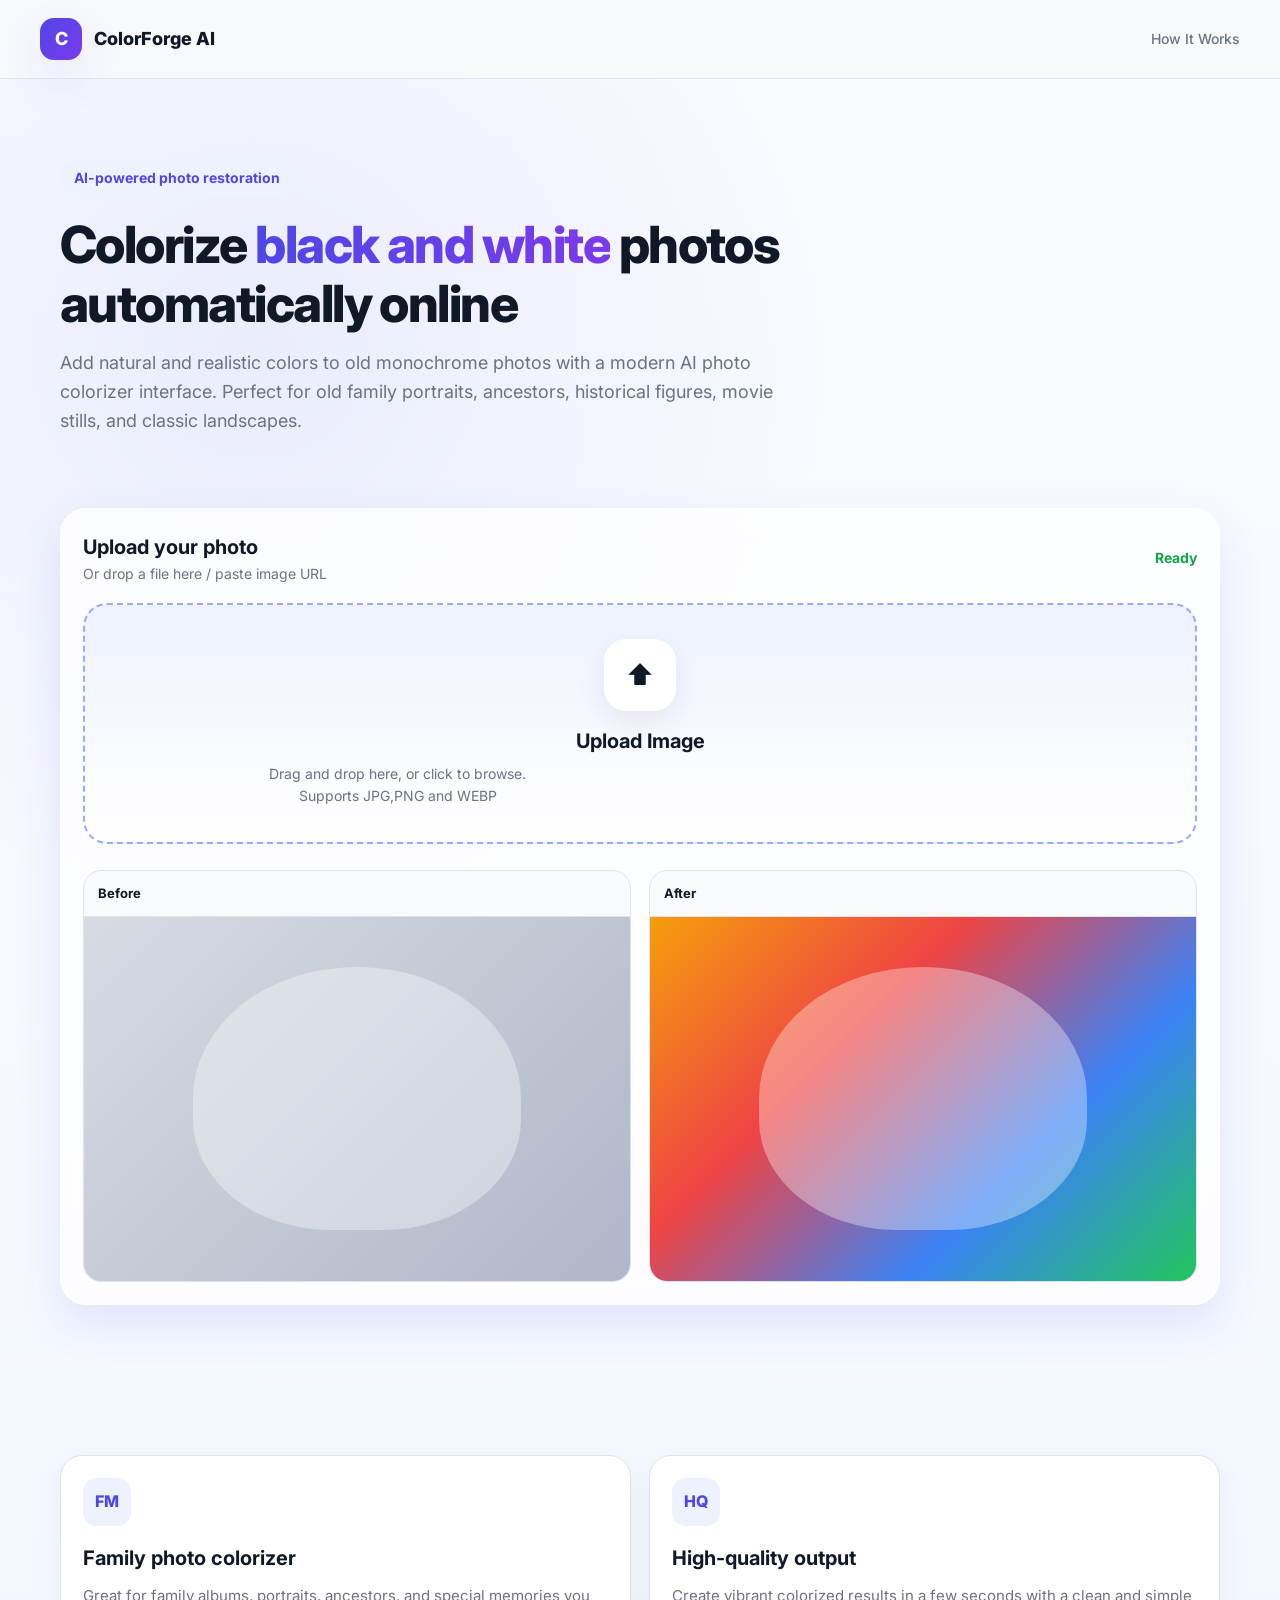
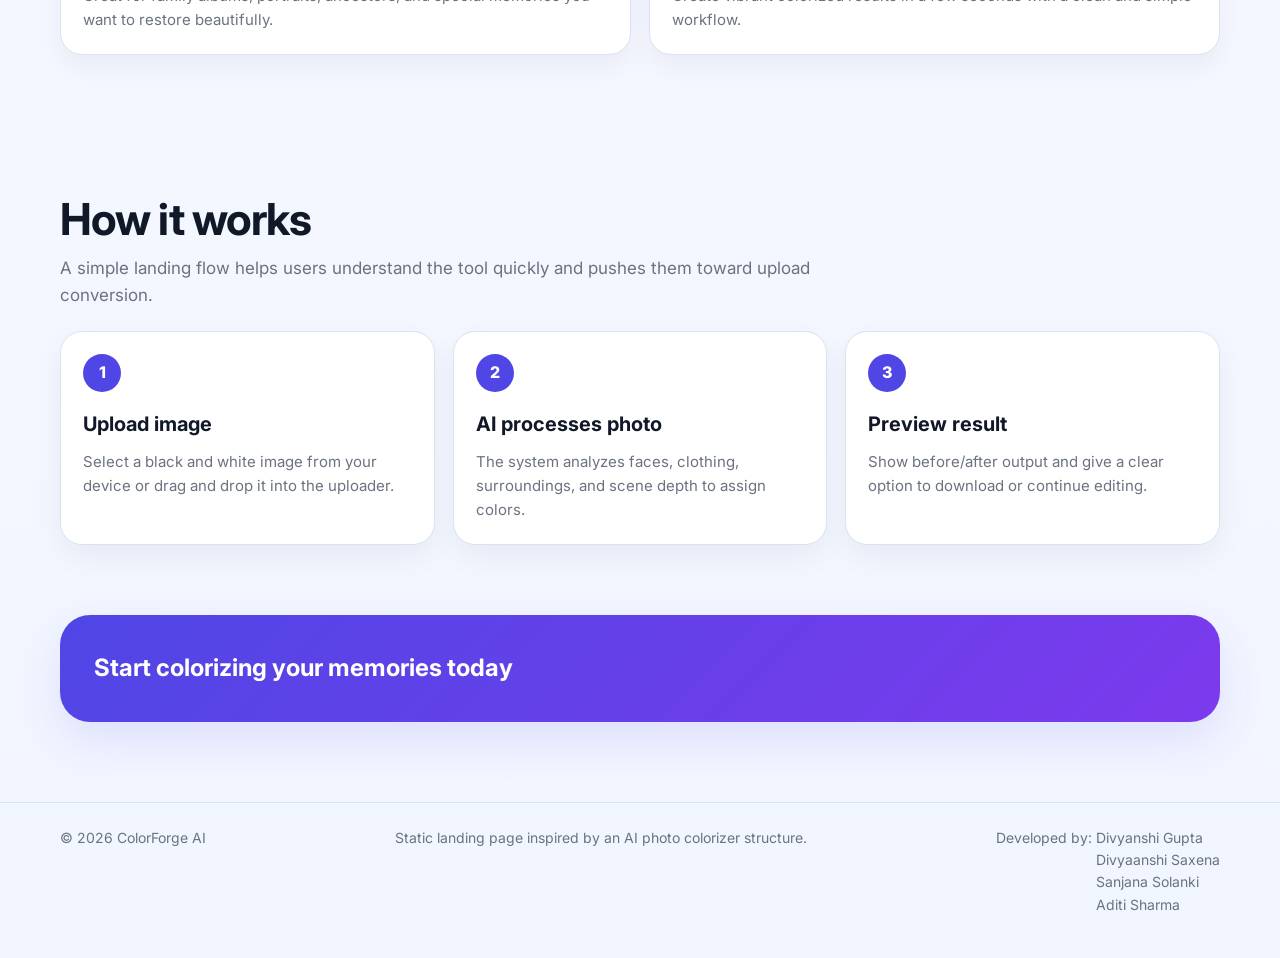
==== Frontend/index.html @ 96116eca "commited Successfully" ====
<!DOCTYPE html>
<html lang="en" data-theme="light">
<head>
  <meta charset="UTF-8" />
 <meta name="viewport" content="width=device-width, initial-scale=1.0">
  <title>AI Photo Colorizer</title>

  <link rel="preconnect" href="https://fonts.googleapis.com">
  <link rel="preconnect" href="https://fonts.gstatic.com" crossorigin>
  <link href="https://fonts.googleapis.com/css2?family=Inter:wght@400;500;600;700;800&display=swap" rel="stylesheet">
    <link rel="stylesheet" href="style.css" />
</head> 
<body>
   

  <header class="navbar">
    <div class="container nav-inner">
      <div class="logo">
        <div class="logo-badge">C</div>
        <div>ColorForge AI</div>
      </div>

      <nav class="nav-links">
        <a href="#how">How It Works</a>
      </nav>

     
    </div>
  </header>

  <main>
    <section class="hero">
      <div class="container hero-grid">
        <div>
          <div class="tag">AI-powered photo restoration</div>
         <h1>
  Colorize <span>black and white</span> photos automatically online
</h1>
          <p>
            Add natural and realistic colors to old monochrome photos with a modern AI photo colorizer interface.
            Perfect for old family portraits, ancestors, historical figures, movie stills, and classic landscapes.
          </p>

         
        </div>

        <div class="upload-card" id="upload">
          <div class="upload-head">
            <div>
              <h3>Upload your photo</h3>
              <p style="color: var(--muted); font-size: 14px;">Or drop a file here / paste image URL</p>
            </div>
            <div class="status" id="statusText">Ready</div>
          </div>

          <div class="dropzone" id="dropzone">
            <div class="drop-icon">⬆</div>
            <strong>Upload Image</strong>
            <p>Drag and drop here, or click to browse.</p>
            <p>Supports JPG,PNG and WEBP</p>
            <input type="file" id="fileInput" accept="image/*" hidden />
          </div>

         

          <div class="compare">
            <div class="compare-box">
              <div class="label">Before</div>
              <div class="art before"></div>
            </div>
            <div class="compare-box">
              <div class="label">After</div>
              <div class="art after"></div>
            </div>
          </div>
        </div>
      </div>
    </section>

    <section class="section">
      <div class="container">
        <div class="grid-2">
          <div class="card">
            <div class="card-icon">FM</div>
            <h3>Family photo colorizer</h3>
            <p>
              Great for family albums, portraits, ancestors, and special memories you want to restore beautifully.
            </p>
          </div>

          <div class="card">
            <div class="card-icon">HQ</div>
            <h3>High-quality output</h3>
            <p>
              Create vibrant colorized results in a few seconds with a clean and simple workflow.
            </p>
          </div>
        </div>
      </div>
    </section>

    <section class="section steps" id="how">
      <div class="container">
        <div class="section-title">
          <h2>How it works</h2>
          <p>
            A simple landing flow helps users understand the tool quickly and pushes them toward upload conversion.
          </p>
        </div>

        <div class="grid-3">
          <div class="card">
            <div class="step-no">1</div>
            <h3>Upload image</h3>
            <p>Select a black and white image from your device or drag and drop it into the uploader.</p>
          </div>

          <div class="card">
            <div class="step-no">2</div>
            <h3>AI processes photo</h3>
            <p>The system analyzes faces, clothing, surroundings, and scene depth to assign colors.</p>
          </div>

          <div class="card">
            <div class="step-no">3</div>
            <h3>Preview result</h3>
            <p>Show before/after output and give a clear option to download or continue editing.</p>
          </div>
        </div>
      </div>
    </section>

    <section class="cta">
      <div class="container">
        <div class="cta-box">
          <div>
            <h2>Start colorizing your memories today</h2>
          </div> 
        </div>
      </div>
    </section>
  </main>

  <footer>
    <div class="container footer-inner">
      <div>© 2026 ColorForge AI</div>
      <div>Static landing page inspired by an AI photo colorizer structure.</div>
      <div>Developed by: Divyanshi Gupta <br>
        &nbsp; &nbsp; &nbsp; &nbsp; &nbsp; &nbsp;&nbsp;&nbsp;&nbsp;&nbsp;&nbsp;&nbsp;&nbsp;&nbsp;&nbsp;&nbsp;&nbsp;&nbsp;&nbsp; Divyaanshi Saxena<br>
        &nbsp; &nbsp; &nbsp; &nbsp; &nbsp; &nbsp;&nbsp;&nbsp;&nbsp;&nbsp;&nbsp;&nbsp;&nbsp;&nbsp;&nbsp;&nbsp;&nbsp;&nbsp;&nbsp; Sanjana Solanki<br>
        &nbsp; &nbsp; &nbsp; &nbsp; &nbsp; &nbsp;&nbsp;&nbsp;&nbsp;&nbsp;&nbsp;&nbsp;&nbsp;&nbsp;&nbsp;&nbsp;&nbsp;&nbsp;&nbsp; Aditi Sharma<br>
        
       
      </div>
    </div>
  </footer>
   <script src="script.js"></script>
</body>
</html>
---- Frontend/style.css ----
:root {
      --bg: #f7f9fc;
      --card: #ffffff;
      --soft: #eef2ff;
      --text: #111827;
      --muted: #6b7280;
      --border: #dbe3ef;
      --primary: #4f46e5;
      --primary-dark: #4338ca;
      --success: #16a34a;
      --radius: 18px;
      --shadow: 0 18px 45px rgba(79, 70, 229, 0.12);
      --container: 1180px;
    }

    * {
      box-sizing: border-box;
      margin: 0;
      padding: 0;
    }

    html {
      scroll-behavior: smooth;
    }

    body {
      font-family: "Inter", sans-serif;
        background: linear-gradient(180deg, #f9fbff 0%, #f1f5ff 100%);
      color: var(--text);
      line-height: 1.6;
    }

    img {
      max-width: 100%;
      display: block;
    }

    a {
      text-decoration: none;
      color: inherit;
    }

   .container{
  width: 100%;
  max-width: 1200px;
  margin: 0 auto;
  padding: 0 20px;
}
    .navbar {
      position: sticky;
      top: 0;
      z-index: 50;
      background: rgba(247, 249, 252, 0.88);
      backdrop-filter: blur(14px);
      border-bottom: 1px solid rgba(219, 227, 239, 0.8);
    }

    .nav-inner {
      display: flex;
      align-items: center;
      justify-content: space-between;
      padding: 18px 0;
      gap: 20px;
    }

    .logo {
      display: flex;
      align-items: center;
      gap: 12px;
      font-weight: 800;
      font-size: 18px;
    }

    .logo-badge {
      width: 42px;
      height: 42px;
      border-radius: 14px;
      background: linear-gradient(135deg, #4f46e5, #7c3aed);
      color: white;
      display: grid;
      place-items: center;
      box-shadow: var(--shadow);
    }

    .nav-links {
      display: flex;
      gap: 24px;
      color: var(--muted);
      font-size: 14px;
      font-weight: 500;
    }

    .nav-btn {
      background: var(--primary);
      color: white;
      padding: 12px 18px;
      border-radius: 999px;
      font-weight: 700;
      border: none;
      cursor: pointer;
    }
    .hero {
  padding: 100px 0 80px;
  background: radial-gradient(circle at 20% 20%, rgba(79,70,229,0.08), transparent 40%);
  width:100%;
}
.upload-card {
  width: 100%;
}



    .hero-grid {
      display: grid;
     grid-template-columns: 1fr;
      gap: 32px;
      align-items: center;
      
    }

    .tag {
      display: inline-flex;
      align-items: center;
      gap: 8px;
      background: var(--soft);
      color: var(--primary);
      padding: 8px 14px;
      border-radius: 999px;
      font-weight: 700;
      font-size: 14px;
    }

   h1 {
   font-size: clamp(36px, 4vw, 52px);
  font-weight: 800;
  letter-spacing: -0.03em;
  line-height: 1.15;
  margin: 18px 0 16px;
  max-width: 28ch;   /* was 20ch → now more natural */
}
.hero-grid > div:first-child {
  margin-top: -20px;
}
  h1 span {
  background: linear-gradient(90deg, #4f46e5, #7c3aed);
  background-clip: text;
  -webkit-background-clip: text;
  color: transparent;
}

    .hero p {
      color: var(--muted);
      font-size: 18px;
      max-width: 65ch;
    }


    .btn {
      padding: 14px 22px;
      border-radius: 999px;
      font-weight: 700;
      border: none;
      cursor: pointer;
      transition: 0.2s ease;
    }

    .btn-primary {
      background: var(--primary);
      color: white;
      box-shadow: var(--shadow);
    }

    .btn-primary:hover {
      background: var(--primary-dark);
    }

    .btn-secondary {
      background: white;
      color: var(--text);
      border: 1px solid var(--border);
    }

    .upload-card {
      background: rgba(255,255,255,0.75);
      backdrop-filter: blur(14px);
      border: 1px solid rgba(255,255,255,0.4);  
      border-radius: 26px;
      padding: 22px;
      box-shadow: var(--shadow);
      margin-top: 40px;
       width: 100%;
    }

    .upload-head {
      display: flex;
      justify-content: space-between;
      align-items: center;
      margin-bottom: 18px;
      gap: 12px;
    }

    .upload-head h3 {
      font-size: 20px;
    }

    .status {
      color: var(--success);
      font-weight: 700;
      font-size: 14px;
    }

    .dropzone {
      border: 2px dashed #9aa8ff;
      border-radius: 24px;
      padding: 34px 20px;
      text-align: center;
      background: linear-gradient(180deg, #eef2ff 0%, #ffffff 100%);
      cursor: pointer;
      transition: 0.2s ease;
    }

    .dropzone:hover {
      transform: translateY(-2px);
    }

    .drop-icon {
      width: 72px;
      height: 72px;
      border-radius: 22px;
      display: grid;
      place-items: center;
      background: white;
      box-shadow: 0 10px 30px rgba(17, 24, 39, 0.08);
      margin: 0 auto 14px;
      font-size: 28px;
    }

    .dropzone strong {
      display: block;
      font-size: 20px;
      margin-bottom: 6px;
    }

    .dropzone p {
      color: var(--muted);
      font-size: 14px;
    }

    .demo-links {
      margin-top: 16px;
      color: var(--muted);
      font-size: 14px;
    }


    .compare {
  display: grid;
  grid-template-columns: 1fr 1fr;
  gap: 18px;
  margin-top: 26px;
}

    .compare-box {
      background: #f8fafc;
      border: 1px solid var(--border);
      border-radius: 18px;
      overflow: hidden;
    }

    .compare-box .label {
      padding: 12px 14px;
      font-size: 13px;
      font-weight: 700;
      border-bottom: 1px solid var(--border);
    }

    .art {
  aspect-ratio: 3/2;   /* bigger height */
  min-height: 220px;   /* force size */
  position: relative;
}

    .art.before {
      background: linear-gradient(135deg, #d7dbe2, #adb7c8);
    }

    .art.after {
      background: linear-gradient(135deg, #f59e0b, #ef4444 35%, #3b82f6 68%, #22c55e);
    }

    .art::before {
      content: "";
      position: absolute;
      inset: 14% 20%;
      border-radius: 50% 50% 42% 42%;
      background: rgba(255, 255, 255, 0.35);
    }

    .section {
      padding: 70px 0;
    }

    .section-title {
      margin-bottom: 22px;
      max-width: 760px;
    }

    .section-title h2 {
      font-size: clamp(30px, 4vw, 44px);
      line-height: 1.1;
      letter-spacing: -0.02em;
      margin-bottom: 12px;
    }

    .section-title p {
      color: var(--muted);
      font-size: 17px;
    }

    .grid-3 {
      display: grid;
      grid-template-columns: repeat(3, 1fr);
      gap: 18px;
    }

    .grid-2 {
      display: grid;
      grid-template-columns: repeat(2, 1fr);
      gap: 18px;
    }

    .card {
      background: white;
      border: 1px solid var(--border);
      border-radius: 22px;
      padding: 22px;
      box-shadow: 0 12px 30px rgba(17, 24, 39, 0.05);
    }

    .card-icon {
      width: 48px;
      height: 48px;
      border-radius: 14px;
      background: var(--soft);
      color: var(--primary);
      display: grid;
      place-items: center;
      font-weight: 800;
      margin-bottom: 16px;
    }

    .card h3 {
      margin-bottom: 10px;
      font-size: 20px;
    }

    .card p {
      color: var(--muted);
      font-size: 15px;
    }

    .steps .step-no {
      width: 38px;
      height: 38px;
      border-radius: 50%;
      display: grid;
      place-items: center;
      background: var(--primary);
      color: white;
      font-weight: 800;
      margin-bottom: 16px;
    }

    .cta {
      padding-bottom: 80px;
    }

    .cta-box {
      background: linear-gradient(135deg, #4f46e5, #7c3aed);
      color: white;
      padding: 34px;
      border-radius: 30px;
      display: flex;
      align-items: center;
      justify-content: space-between;
      gap: 18px;
      box-shadow: var(--shadow);
    }
    .cta-box p {
      color: rgba(255,255,255,0.88);
      margin-top: 10px;
      max-width: 58ch;
    }

    .cta-box .btn-secondary {
      background: white;
      border: none;
    }

    footer {
      border-top: 1px solid var(--border);
      padding: 24px 0 42px;
      color: var(--muted);
      font-size: 14px;
    }

    .footer-inner {
      display: flex;
      justify-content: space-between;
      gap: 16px;
      flex-wrap: wrap;
    }

    @media (max-width: 980px) {
      .grid-3,
      .grid-2,
      .compare,
      .cta-box,
      .hero-grid{
        grid-template-columns: 1fr;
        flex-direction: column;
        align-items: flex-start;
      }

      .nav-links {
        display: none;
      }

      h1 {
        max-width: 100%;
      }
    }

    @media (max-width: 640px) {
      .hero {
        padding-top: 48px;
      }

      .hero-actions .btn,
      .nav-btn {
        width: 100%;
        text-align: center;
      }

      .upload-card {
        padding: 16px;
      }

      .dropzone {
        padding: 24px 16px;
      }
      .hero-container{
  width:100%;
  max-width:1180px;
  margin-inline:auto;
  padding-inline:16px;
}
.compare-box {
  background: #f8fafc;
  border: 1px solid var(--border);
  border-radius: 18px;
  overflow: hidden;
  padding: 6px;
}
.dropzone:hover {
  transform: translateY(-3px) scale(1.01);
  box-shadow: 0 12px 30px rgba(79,70,229,0.15);
}
.compare {
  width: 100%;
}
.upload-card {
  margin-top: 40px;
}
.hero-grid {
  text-align: center;
}
    }
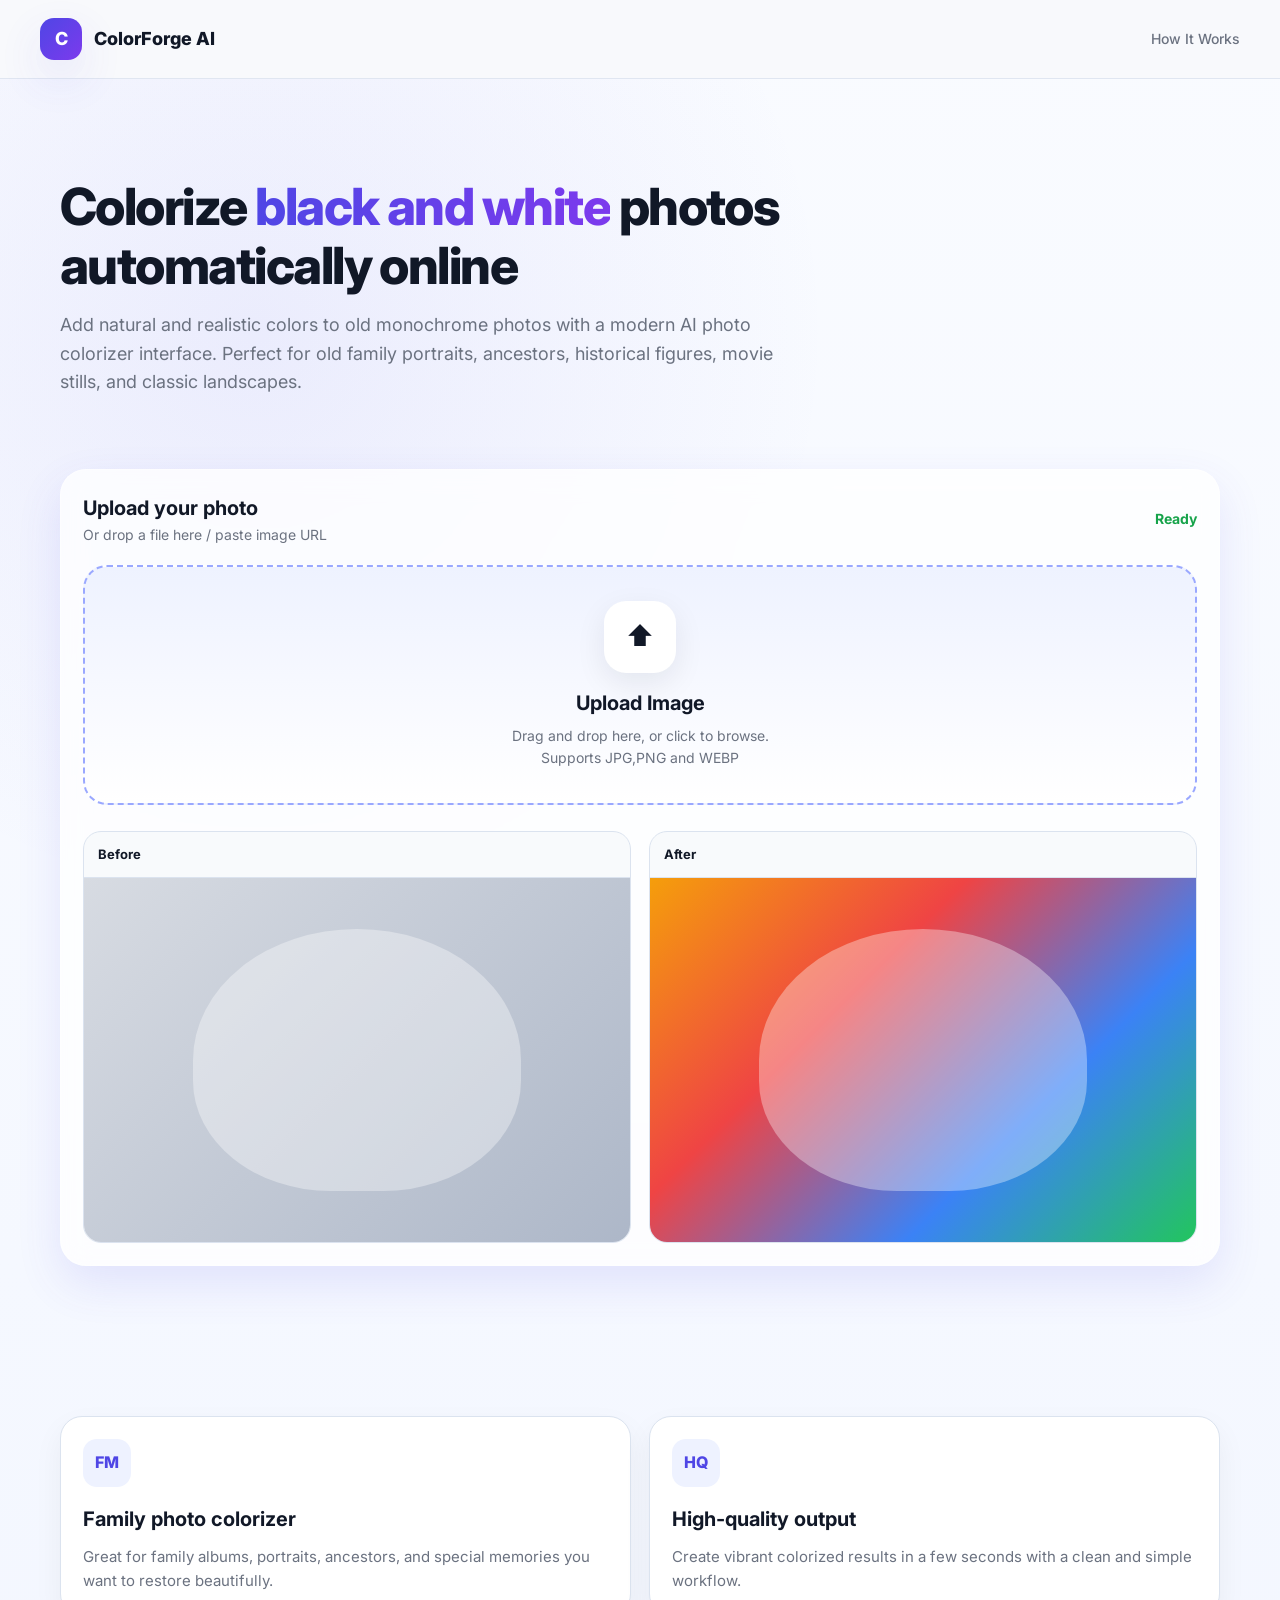
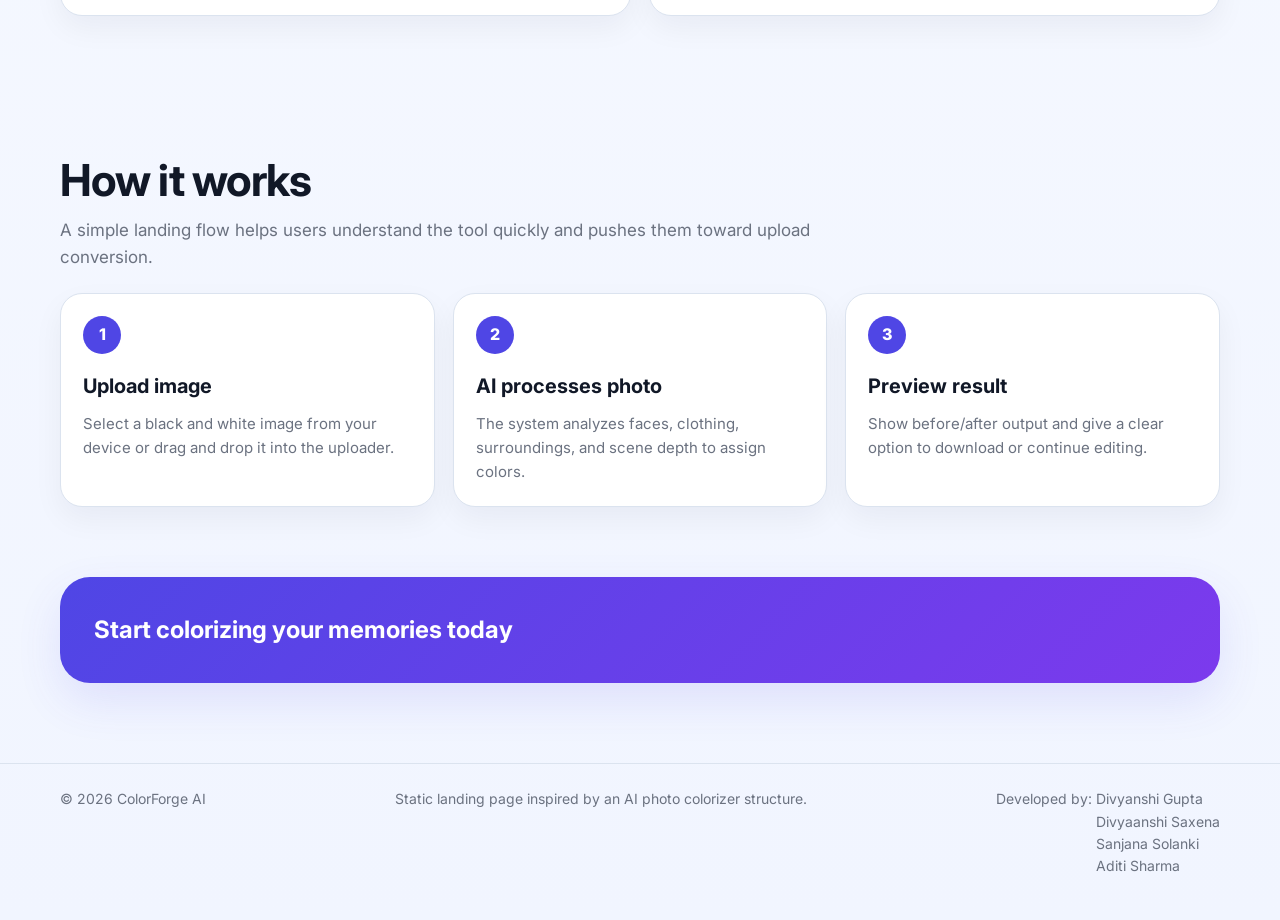
==== commit fc3207b9: "Removed unnecessary lines" ====
--- a/Frontend/index.html
+++ b/Frontend/index.html
@@ -32,7 +32,6 @@
     <section class="hero">
       <div class="container hero-grid">
         <div>
-          <div class="tag">AI-powered photo restoration</div>
          <h1>
   Colorize <span>black and white</span> photos automatically online
 </h1>
@@ -156,4 +155,4 @@
   </footer>
    <script src="script.js"></script>
 </body>
-</html>+</html>
--- a/Frontend/style.css
+++ b/Frontend/style.css
@@ -217,6 +217,10 @@
       background: linear-gradient(180deg, #eef2ff 0%, #ffffff 100%);
       cursor: pointer;
       transition: 0.2s ease;
+      display: flex;
+      flex-direction: column;
+      align-items: center;   /* horizontal center */
+      justify-content: center; /* vertical balance */
     }
 
     .dropzone:hover {
@@ -475,4 +479,4 @@
 .hero-grid {
   text-align: center;
 }
-    }+    }
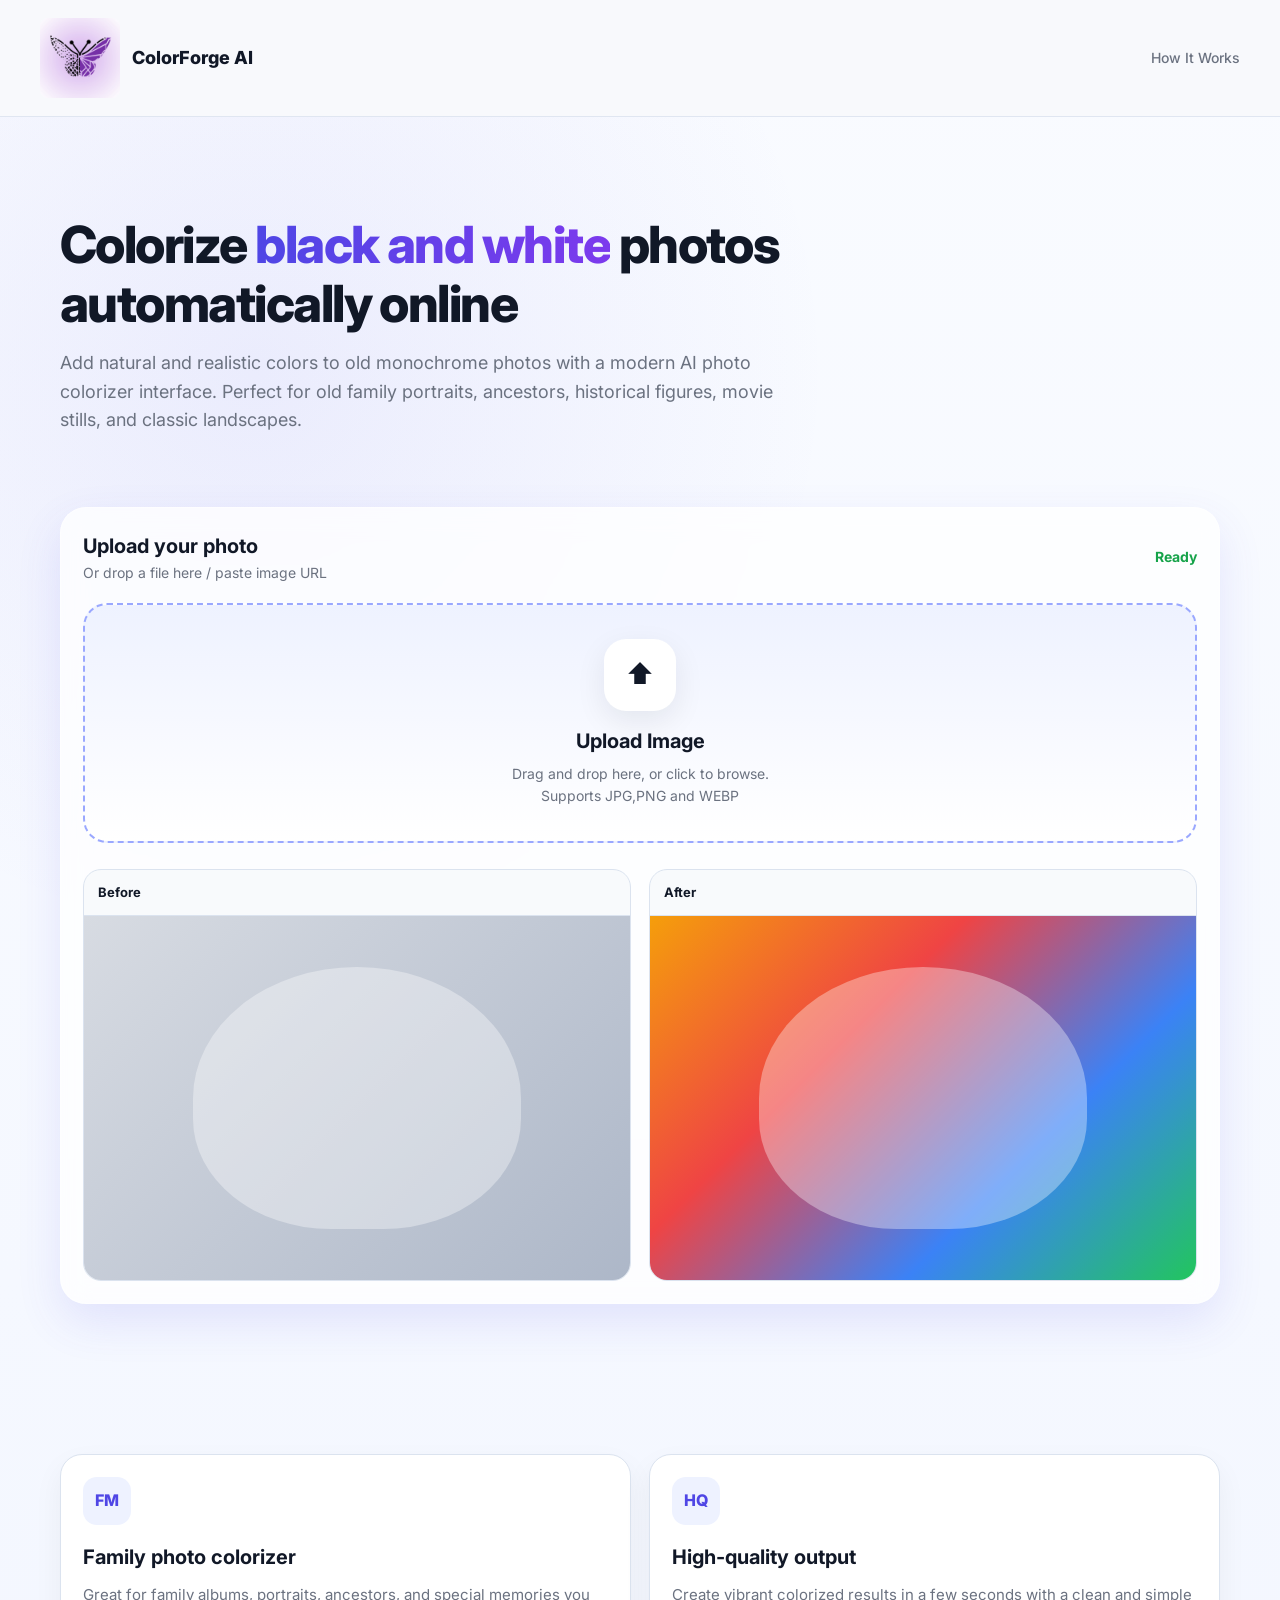
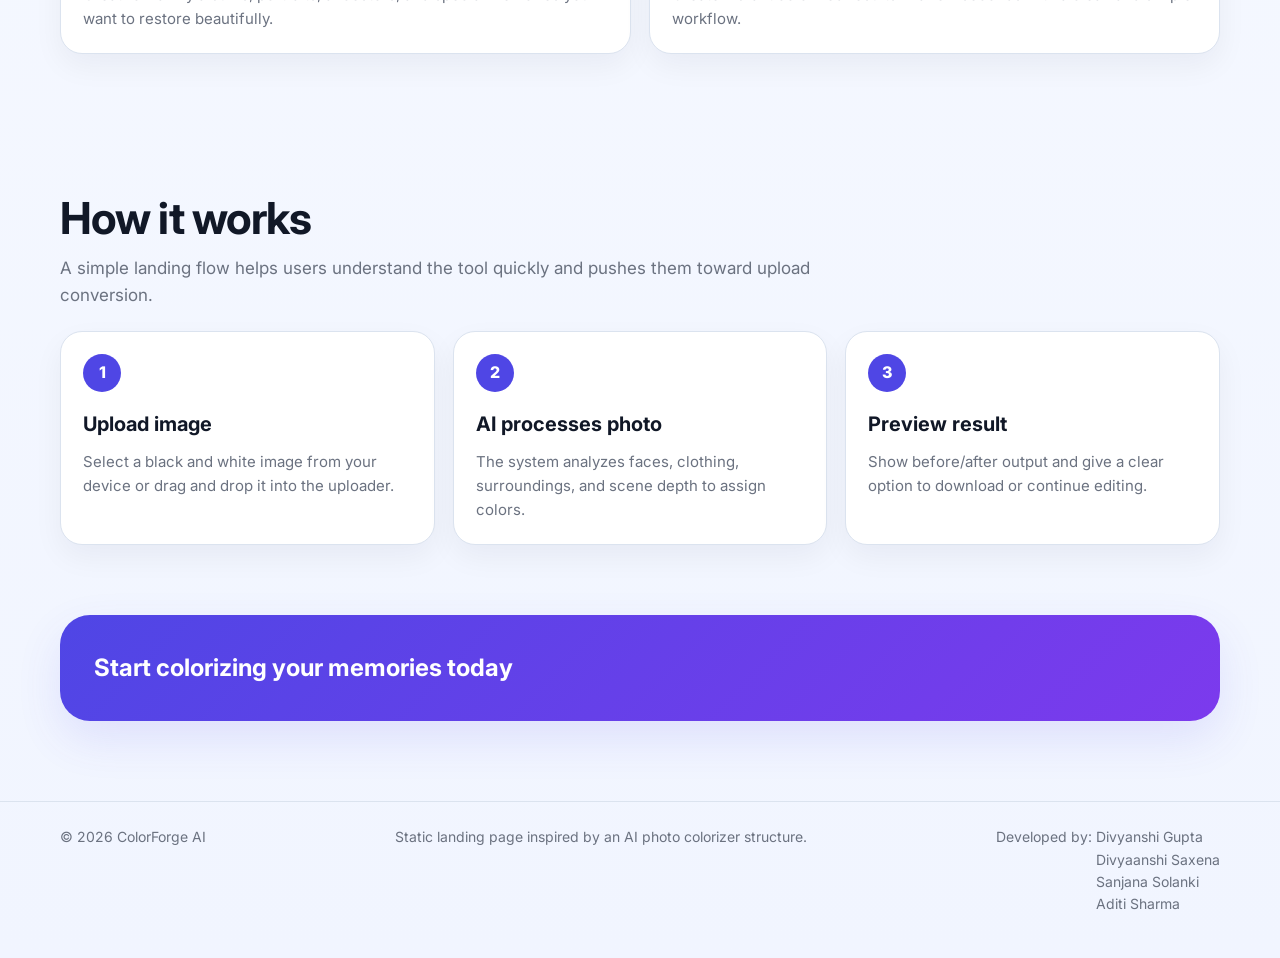
==== commit 07b67a18: "Added logo to website" ====
--- a/Frontend/index.html
+++ b/Frontend/index.html
@@ -15,11 +15,10 @@
 
   <header class="navbar">
     <div class="container nav-inner">
-      <div class="logo">
-        <div class="logo-badge">C</div>
-        <div>ColorForge AI</div>
-      </div>
-
+     <div class="logo">
+  <img src="logo.jpeg" alt="logo" class="logo-img">
+  <div>ColorForge AI</div>
+</div>
       <nav class="nav-links">
         <a href="#how">How It Works</a>
       </nav>
@@ -27,7 +26,6 @@
      
     </div>
   </header>
-
   <main>
     <section class="hero">
       <div class="container hero-grid">
--- a/Frontend/style.css
+++ b/Frontend/style.css
@@ -12,7 +12,12 @@
       --shadow: 0 18px 45px rgba(79, 70, 229, 0.12);
       --container: 1180px;
     }
-
+ .logo-img {
+  width: 80px;
+  height: 80px;
+  object-fit: cover;   /* contain ki jagah yeh better hai corners ke liye */
+  border-radius: 8px;  /* adjust karo: 6px, 10px, 50% (circle) */
+}
     * {
       box-sizing: border-box;
       margin: 0;
